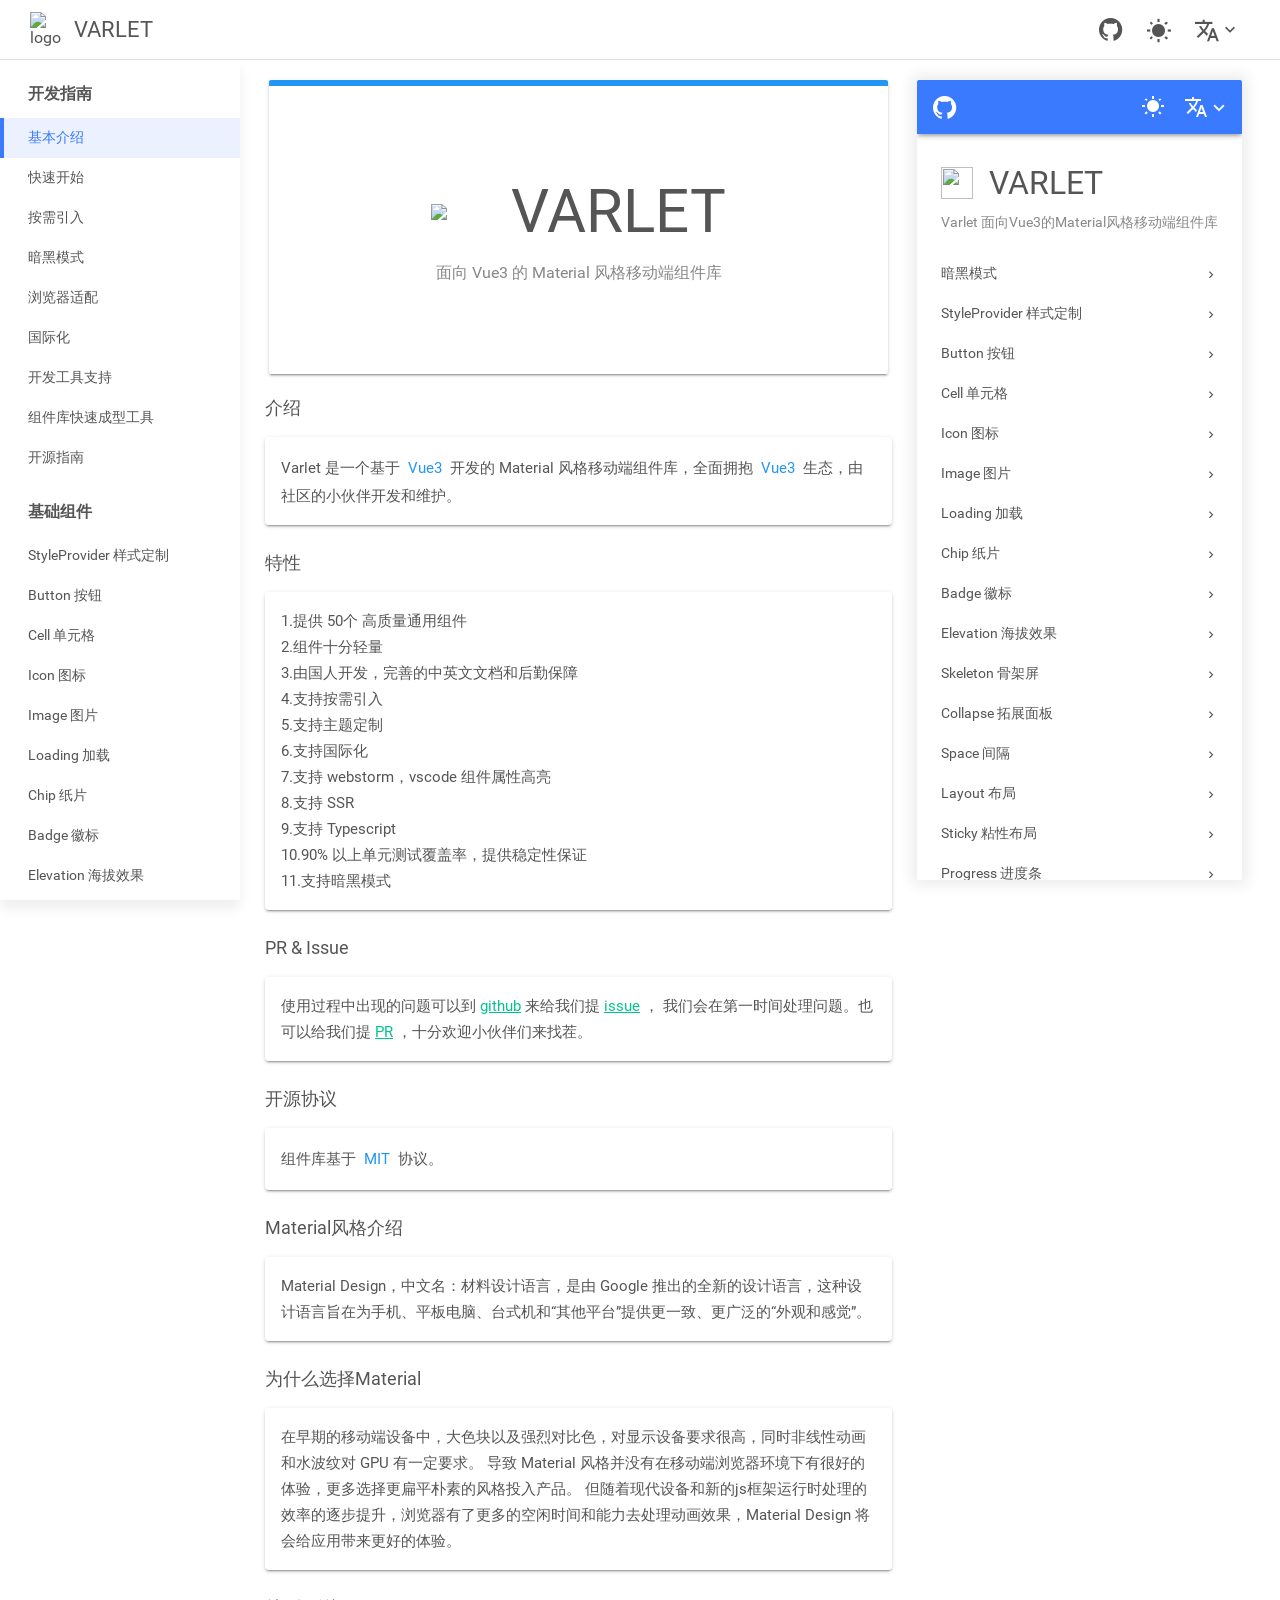
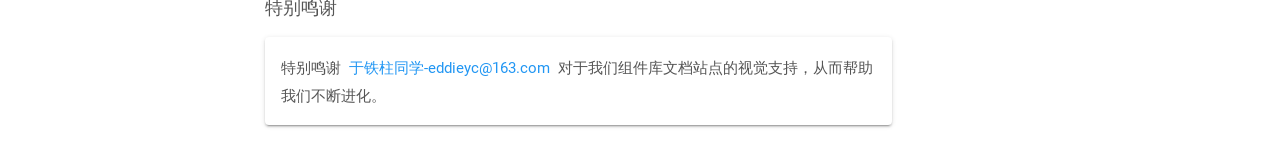
==== mobile.html @ 85a69271 "Deploying to gh-page from @ pan463859/varlet@6d319db625637cbb70432da36f7f78f3a1a92550 🚀" ====
<!DOCTYPE html>
<html lang="en">
<head>
  <meta charset="UTF-8" />
  <title>Varlet 面向Vue3的Material风格移动端组件库</title>
  <meta http-equiv="Cache-Control" content="no-cache">
  <meta http-equiv="Pragma" content="no-cache">
  <meta http-equiv="Expires" content="0">
  <link href="https://varlet.gitee.io/varlet-ui/varlet_icon.png" rel="icon" type="image/png" />
  <meta content="width=device-width, initial-scale=1.0, maximum-scale=1.0, minimum-scale=1.0, viewport-fit=cover"
        name="viewport" />
  <style>
    @font-face {
      font-family: "Roboto";
      src: url('[data-uri]') format('truetype'), url('[data-uri]') format('woff'), url('[data-uri]') format('woff2');
      font-weight: normal;
      font-style: normal;
      font-display: swap;
    }
  </style>
  <script>
    if ('https://hm.baidu.com/hm.js?5c628ce58967c90ff4dd9c8803d930fa') {
      var _hmt = _hmt || [];
      (function() {
        var hm = document.createElement('script')
        hm.src = 'https://hm.baidu.com/hm.js?5c628ce58967c90ff4dd9c8803d930fa'
        var s = document.getElementsByTagName('script')[0]
        s.parentNode.insertBefore(hm, s)
      })()
    }
  </script>
  <script type="module" crossorigin src="./assets/mobile.7ea1e593.js"></script>
  <link rel="modulepreload" href="./assets/vendor.8243c41e.js">
  <link rel="modulepreload" href="./assets/elevation.6f2b205f.js">
  <link rel="stylesheet" href="./assets/elevation.1871fd69.css">
  <link rel="stylesheet" href="./assets/mobile.57478952.css">
</head>
<body>
<div id="app"></div>


</body>
</html>
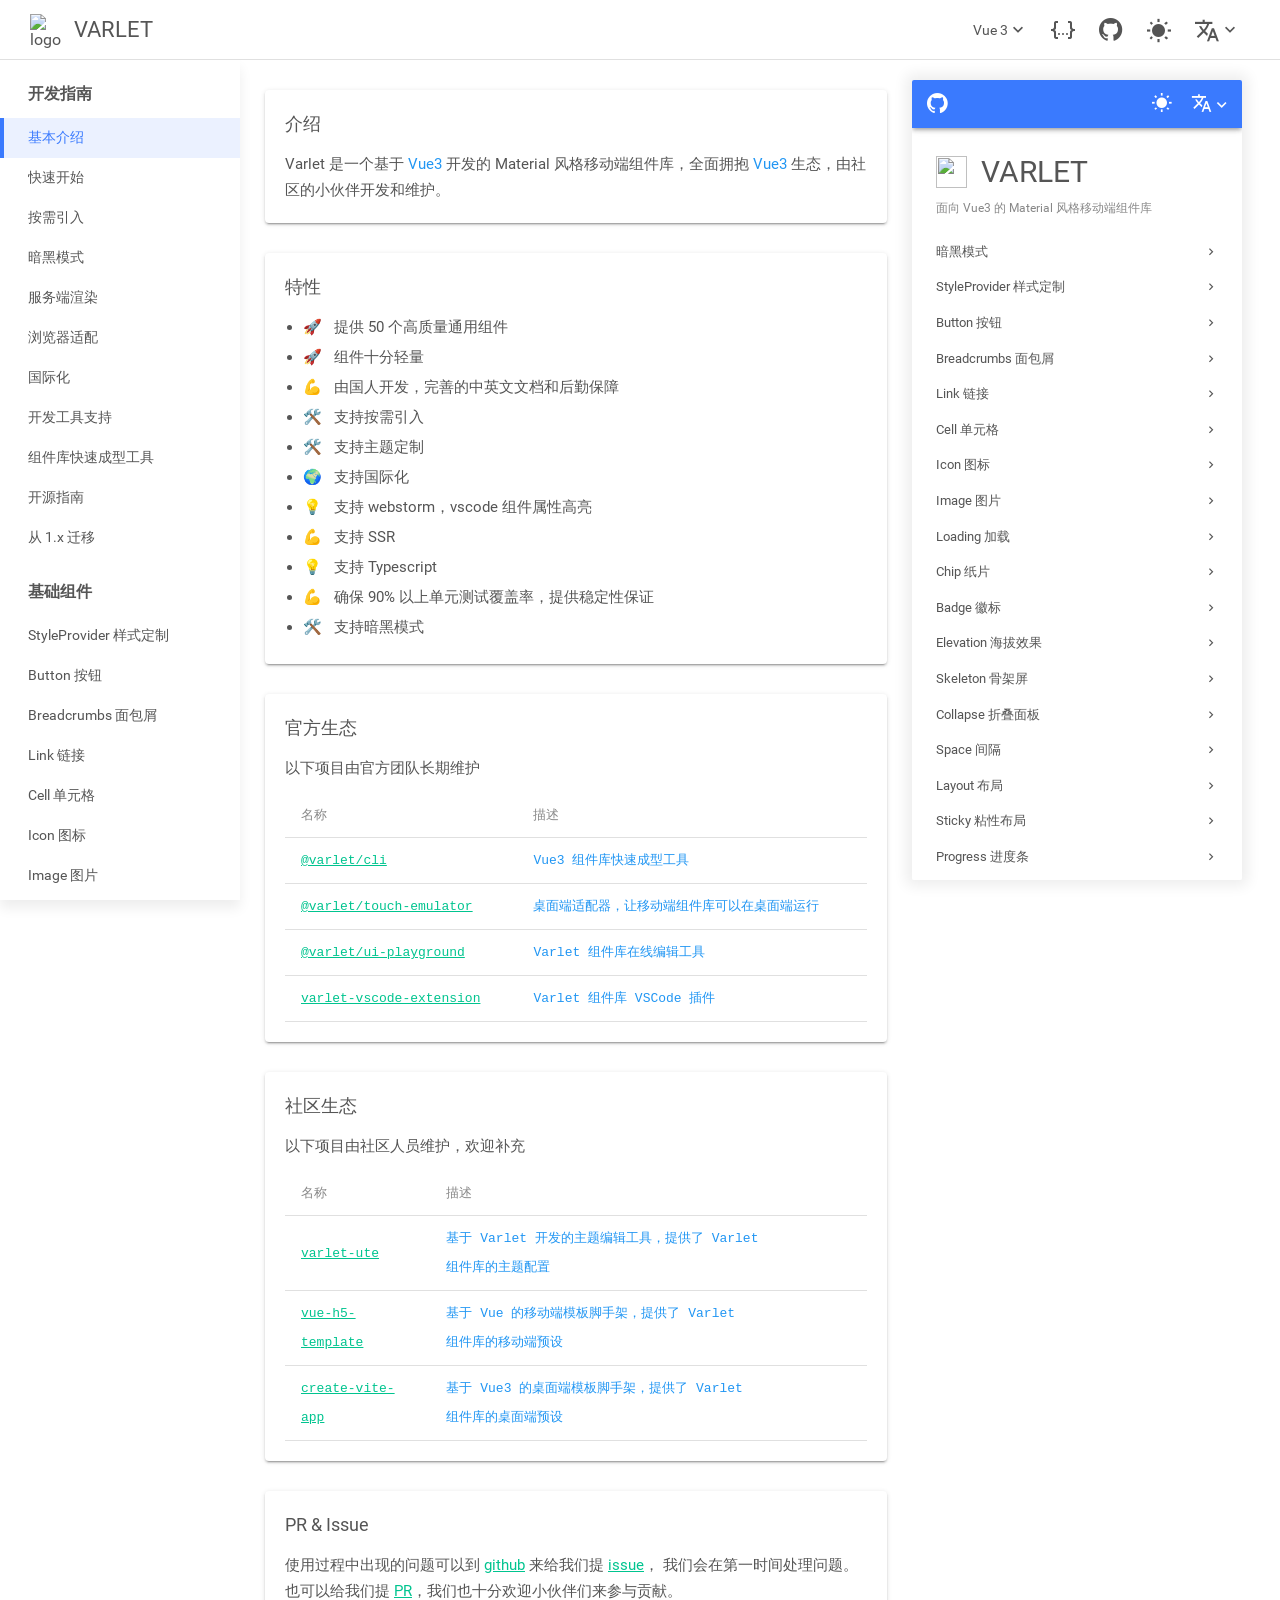
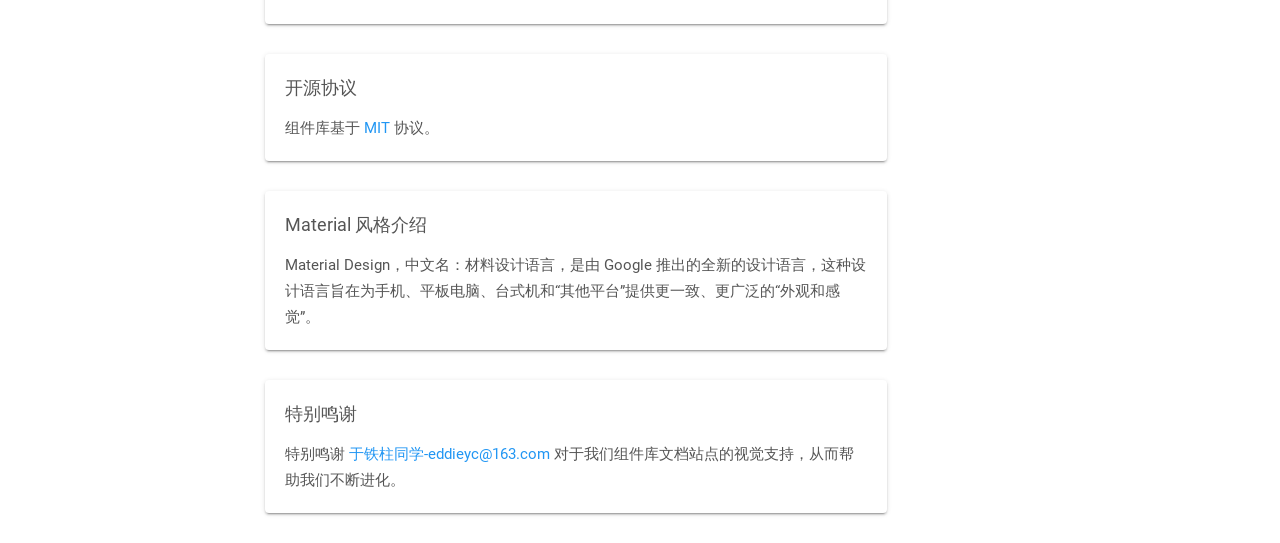
==== commit 06acaaf2: "Deploying to gh-page from @ pan463859/varlet@c7aef505c95689998d5c0765dc9b4a62fc2d681a 🚀" ====
--- a/mobile.html
+++ b/mobile.html
@@ -2,13 +2,16 @@
 <html lang="en">
 <head>
   <meta charset="UTF-8" />
-  <title>Varlet 面向Vue3的Material风格移动端组件库</title>
+  <title>面向 Vue3 的 Material 风格移动端组件库</title>
   <meta http-equiv="Cache-Control" content="no-cache">
   <meta http-equiv="Pragma" content="no-cache">
   <meta http-equiv="Expires" content="0">
   <link href="https://varlet.gitee.io/varlet-ui/varlet_icon.png" rel="icon" type="image/png" />
   <meta content="width=device-width, initial-scale=1.0, maximum-scale=1.0, minimum-scale=1.0, viewport-fit=cover"
         name="viewport" />
+  <meta property="og:title" content="面向 Vue3 的 Material 风格移动端组件库" />
+  <meta property="og:type" content="website" />
+  <meta property="og:image" content="https://varlet.gitee.io/varlet-ui/varlet_icon.png" />
   <style>
     @font-face {
       font-family: "Roboto";
@@ -29,11 +32,10 @@
       })()
     }
   </script>
-  <script type="module" crossorigin src="./assets/mobile.7ea1e593.js"></script>
-  <link rel="modulepreload" href="./assets/vendor.8243c41e.js">
-  <link rel="modulepreload" href="./assets/elevation.6f2b205f.js">
-  <link rel="stylesheet" href="./assets/elevation.1871fd69.css">
-  <link rel="stylesheet" href="./assets/mobile.57478952.css">
+  <script type="module" crossorigin src="./assets/mobile.04b1a883.js"></script>
+  <link rel="modulepreload" crossorigin href="./assets/vue-router.esm-bundler.53acc020.js">
+  <link rel="stylesheet" href="./assets/vue-router.32ba3f29.css">
+  <link rel="stylesheet" href="./assets/mobile.f00103d3.css">
 </head>
 <body>
 <div id="app"></div>
--- a/assets/vue-router.32ba3f29.css
+++ b/assets/vue-router.32ba3f29.css
@@ -0,0 +1 @@
+.var-site--box,.var-site--box *{box-sizing:border-box}.var-site--relative{position:relative}.var-site--absolute{position:absolute}.var-site--hidden,.var-site--lock{overflow:hidden}.var-site--block{display:block}.var-site--inline-block{display:inline-block}.var-site--flex{display:flex}.var-site--inline-flex{display:inline-flex}:root{--site-font-size-xs: 10px;--site-font-size-sm: 12px;--site-font-size-md: 14px;--site-font-size-lg: 16px;--site-icon-size-xs: 16px;--site-icon-size-sm: 18px;--site-icon-size-md: 20px;--site-icon-size-lg: 22px;--site-color-primary: #3a7afe;--site-color-info: #00afef;--site-color-success: #00c48f;--site-color-warning: #ff9f00;--site-color-danger: #f44336;--site-color-disabled: #e0e0e0;--site-cubic-bezier: cubic-bezier(.25, .8, .5, 1);--site-shadow-key-umbra-opacity: rgba(0, 0, 0, .2);--site-shadow-key-penumbra-opacity: rgba(0, 0, 0, .14);--site-shadow-key-ambient-opacity: rgba(0, 0, 0, .12)}@font-face{font-family:varlet-icons;src:url([data-uri]) format("truetype");font-weight:400;font-style:normal}.var-icon--set{font-family:varlet-icons}.var-icon-checkbox-marked-circle:before{content:"\f000"}.var-icon-check-circle-outline:before{content:"\f001"}.var-icon-information:before{content:"\f002"}.var-icon-information-outline:before{content:"\f003"}.var-icon-warning:before{content:"\f004"}.var-icon-alert-outline:before{content:"\f005"}.var-icon-error:before{content:"\f006"}.var-icon-alert-circle-outline:before{content:"\f007"}.var-icon-checkbox-marked:before{content:"\f008"}.var-icon-checkbox-marked-outline:before{content:"\f009"}.var-icon-checkbox-blank-outline:before{content:"\f010"}.var-icon-radio-marked:before{content:"\f011"}.var-icon-checkbox-marked-circle-outline:before{content:"\f012"}.var-icon-radio-blank:before{content:"\f013"}.var-icon-close-circle:before{content:"\f014"}.var-icon-close-circle-outline:before{content:"\f015"}.var-icon-close-box:before{content:"\f016"}.var-icon-close-box-outline:before{content:"\f017"}.var-icon-minus-circle:before{content:"\f018"}.var-icon-minus-circle-outline:before{content:"\f019"}.var-icon-star:before{content:"\f020"}.var-icon-star-half-full:before{content:"\f021"}.var-icon-star-outline:before{content:"\f022"}.var-icon-heart:before{content:"\f023"}.var-icon-heart-half-full:before{content:"\f024"}.var-icon-heart-outline:before{content:"\f025"}.var-icon-delete:before{content:"\f026"}.var-icon-trash-can:before{content:"\f027"}.var-icon-trash-can-outline:before{content:"\f028"}.var-icon-minus-box:before{content:"\f029"}.var-icon-minus-box-outline:before{content:"\f030"}.var-icon-account-circle:before{content:"\f031"}.var-icon-account-circle-outline:before{content:"\f032"}.var-icon-cog:before{content:"\f033"}.var-icon-cog-outline:before{content:"\f034"}.var-icon-map-marker-radius:before{content:"\f035"}.var-icon-map-marker-radius-outline:before{content:"\f036"}.var-icon-camera:before{content:"\f037"}.var-icon-camera-outline:before{content:"\f038"}.var-icon-cart:before{content:"\f039"}.var-icon-cart-outline:before{content:"\f040"}.var-icon-phone:before{content:"\f041"}.var-icon-phone-outline:before{content:"\f042"}.var-icon-image:before{content:"\f043"}.var-icon-image-outline:before{content:"\f044"}.var-icon-bell:before{content:"\f045"}.var-icon-bell-outline:before{content:"\f046"}.var-icon-home:before{content:"\f047"}.var-icon-home-outline:before{content:"\f048"}.var-icon-map-marker:before{content:"\f049"}.var-icon-map-marker-outline:before{content:"\f050"}.var-icon-magnify-plus:before{content:"\f051"}.var-icon-magnify-plus-outline:before{content:"\f052"}.var-icon-magnify-minus:before{content:"\f053"}.var-icon-magnify-minus-outline:before{content:"\f054"}.var-icon-play-circle:before{content:"\f055"}.var-icon-play-circle-outline:before{content:"\f056"}.var-icon-help-circle:before{content:"\f057"}.var-icon-help-circle-outline:before{content:"\f058"}.var-icon-plus-circle:before{content:"\f059"}.var-icon-plus-circle-outline:before{content:"\f060"}.var-icon-check:before{content:"\f061"}.var-icon-window-close:before{content:"\f062"}.var-icon-plus:before{content:"\f063"}.var-icon-minus:before{content:"\f064"}.var-icon-chevron-up:before{content:"\f065"}.var-icon-chevron-down:before{content:"\f066"}.var-icon-chevron-left:before{content:"\f067"}.var-icon-chevron-right:before{content:"\f068"}.var-icon-menu-up:before{content:"\f069"}.var-icon-menu-down:before{content:"\f070"}.var-icon-menu-left:before{content:"\f071"}.var-icon-menu-right:before{content:"\f072"}.var-icon-upload:before{content:"\f073"}.var-icon-download:before{content:"\f074"}.var-icon-format-list-checkbox:before{content:"\f075"}.var-icon-menu:before{content:"\f076"}.var-icon-menu-open:before{content:"\f077"}.var-icon-dots-vertical:before{content:"\f078"}.var-icon-message-text-outline:before{content:"\f079"}.var-icon-message-processing-outline:before{content:"\f080"}.var-icon-white-balance-sunny:before{content:"\f081"}.var-icon-weather-cloudy:before{content:"\f082"}.var-icon-weather-lightning:before{content:"\f083"}.var-icon-weather-pouring:before{content:"\f084"}.var-icon-weather-snowy:before{content:"\f085"}.var-icon-weather-rainy:before{content:"\f086"}.var-icon-translate:before{content:"\f087"}.var-icon-magnify:before{content:"\f088"}.var-icon-github:before{content:"\f089"}.var-icon-refresh:before{content:"\f090"}.var-icon-arrow-down:before{content:"\f091"}.var-icon-power:before{content:"\f092"}.var-icon-file-document-outline:before{content:"\f093"}.var-icon-fire:before{content:"\f094"}.var-icon-wifi:before{content:"\f095"}.var-icon-wrench:before{content:"\f096"}.var-icon-cake-variant:before{content:"\f097"}.var-icon-notebook:before{content:"\f098"}.var-icon-cellphone:before{content:"\f099"}.var-icon-weather-night:before{content:"\f100"}.var-icon-xml:before{content:"\f101"}.var-icon-content-copy:before{content:"\f102"}.var-icon-qrcode-scan:before{content:"\f103"}.var-icon-barcode-scan:before{content:"\f104"}.var-icon-shopping:before{content:"\f105"}.var-icon-shopping-outline:before{content:"\f106"}.var-icon-card-account-details:before{content:"\f107"}.var-icon-card-account-details-outline:before{content:"\f108"}.var-icon-pin:before{content:"\f109"}.var-icon-pin-off:before{content:"\f110"}.var-icon-pin-outline:before{content:"\f111"}.var-icon-pin-off-outline:before{content:"\f112"}.var-icon-code-json:before{content:"\f113"}:root{--site-icon-size: 20px}.var-site-icon{position:relative;display:inline-flex;justify-content:center;align-items:center;font-size:var(--site-icon-size);color:inherit;vertical-align:bottom}.var-site-icon:before{position:relative;display:inline-block;font-size:inherit;text-rendering:auto;-webkit-font-smoothing:antialiased;font-weight:400;font-style:normal}.var-site-icon--shrinking{transform:scale(0)}.var-site-icon__image{width:var(--site-icon-size);height:var(--site-icon-size);object-fit:cover}:root{--site-cell-color: var(--site-color-text);--site-cell-font-size: var(--site-font-size-md);--site-cell-description-font-size: var(--site-font-size-sm);--site-cell-description-color: rgba(0, 0, 0, .6);--site-cell-padding: 10px 12px;--site-cell-min-height: 40px;--site-cell-border-color: #bcc2cb;--site-cell-border-left: 12px;--site-cell-border-right: 12px;--site-cell-icon-right: 8px;--site-cell-extra-left: 8px}.var-site-cell{align-items:center;display:flex;min-height:var(--site-cell-min-height);outline:none;width:100%;padding:var(--site-cell-padding);position:relative;box-sizing:border-box;font-size:var(--site-cell-font-size);color:var(--site-cell-color)}.var-site-cell--border:after{position:absolute;box-sizing:border-box;content:" ";pointer-events:none;right:var(--site-cell-border-right);bottom:0;left:var(--site-cell-border-left);border-bottom:1px solid var(--site-cell-border-color);transform:scaleY(.5)}.var-site-cell__icon{margin-right:var(--site-cell-icon-right);flex:0}.var-site-cell__content{flex:1;overflow:hidden}.var-site-cell__title{overflow:hidden;text-overflow:ellipsis;white-space:nowrap}.var-site-cell__description{font-size:var(--site-cell-description-font-size);color:var(--site-cell-description-color)}.var-site-cell__extra{flex:0;margin-left:var(--site-cell-extra-left)}.var-site--box,.var-site--box *{box-sizing:border-box}.var-site--relative{position:relative}.var-site--absolute{position:absolute}.var-site--hidden,.var-site--lock{overflow:hidden}.var-site--block{display:block}.var-site--inline-block{display:inline-block}.var-site--flex{display:flex}.var-site--inline-flex{display:inline-flex}:root{--site-font-size-xs: 10px;--site-font-size-sm: 12px;--site-font-size-md: 14px;--site-font-size-lg: 16px;--site-icon-size-xs: 16px;--site-icon-size-sm: 18px;--site-icon-size-md: 20px;--site-icon-size-lg: 22px;--site-color-primary: #3a7afe;--site-color-info: #00afef;--site-color-success: #00c48f;--site-color-warning: #ff9f00;--site-color-danger: #f44336;--site-color-disabled: #e0e0e0;--site-cubic-bezier: cubic-bezier(.25, .8, .5, 1);--site-shadow-key-umbra-opacity: rgba(0, 0, 0, .2);--site-shadow-key-penumbra-opacity: rgba(0, 0, 0, .14);--site-shadow-key-ambient-opacity: rgba(0, 0, 0, .12)}:root{--site-ripple-cubic-bezier: cubic-bezier(.68, .01, .62, .6);--site-ripple-color: currentColor}.var-site-ripple{position:absolute;transition:transform .2s var(--site-ripple-cubic-bezier),opacity .14s linear;top:0;left:0;border-radius:50%;opacity:0;will-change:transform,opacity;pointer-events:none;z-index:100;background-color:var(--site-ripple-color)}:root{--site-loading-opacity: .38;--site-loading-desc-margin: 8px 0 0}.var-site-loading{position:relative}.var-site-loading__content{position:relative;transition:opacity .3s;opacity:1}.var-site-loading__content--active{opacity:var(--site-loading-opacity)}.var-site-loading__content-mask{position:absolute;left:0;right:0;top:0;bottom:0}.var-site-loading__body{display:flex;justify-content:center;align-items:center;height:100%;flex-direction:column}.var-site-loading__inside{position:absolute;left:50%;top:50%;transform:translate(-50%,-50%);z-index:1}.var-site-loading__description{color:#3a7afe;margin:var(--site-loading-desc-margin)}.var-site-loading__description--large{font-size:16px}.var-site-loading__description--normal{font-size:14px}.var-site-loading__description--small{font-size:12px}.var-site-loading__description--mini{font-size:10px}.var-site-loading__circle{display:flex}.var-site-loading__circle-block{display:inline-block;color:#3a7afe;animation:circle 1.8s linear infinite}.var-site-loading__circle-block--large{width:36px;height:36px}.var-site-loading__circle-block--normal{width:30px;height:30px}.var-site-loading__circle-block--small{width:24px;height:24px}.var-site-loading__circle-block--mini{width:18px;height:18px}.var-site-loading__circle-block svg{display:block;width:100%;height:100%}.var-site-loading__circle-block svg circle{animation:circular 1.5s ease-in-out infinite;stroke:currentColor;stroke-width:3;stroke-linecap:round}@keyframes circle{0%{transform:rotate(0)}to{transform:rotate(360deg)}}@keyframes circular{0%{stroke-dasharray:1,200;stroke-dashoffset:0}50%{stroke-dasharray:90,150;stroke-dashoffset:-40}to{stroke-dasharray:90,150;stroke-dashoffset:-120}}.var-site-loading__wave{display:flex;align-items:center;justify-content:center}.var-site-loading__wave--large{width:64px;height:18px}.var-site-loading__wave--normal{width:50px;height:16px}.var-site-loading__wave--small{width:36px;height:14px}.var-site-loading__wave--mini{width:22px;height:12px}.var-site-loading__wave-item{height:100%;display:inline-block;animation:1.2s ease-in-out infinite wave;background-color:#3a7afe}.var-site-loading__wave-item:nth-child(1){animation-delay:-1.2s;margin-left:0}.var-site-loading__wave-item:nth-child(2){animation-delay:-1.1s}.var-site-loading__wave-item:nth-child(3){animation-delay:-1s}.var-site-loading__wave-item:nth-child(4){animation-delay:-.9s}.var-site-loading__wave-item:nth-child(5){animation-delay:-.8s}.var-site-loading__wave-item--large{width:5px;margin-left:5px}.var-site-loading__wave-item--normal{width:4px;margin-left:4px}.var-site-loading__wave-item--small{width:3px;margin-left:3px}.var-site-loading__wave-item--mini{width:2px;margin-left:2px}@keyframes wave{0%,40%,to{transform:scaleY(.4)}20%{transform:scaleY(1)}}.var-site-loading__cube{display:flex;align-items:center}.var-site-loading__cube--large{width:64px;height:18px}.var-site-loading__cube--normal{width:50px;height:16px}.var-site-loading__cube--small{width:36px;height:14px}.var-site-loading__cube--mini{width:22px;height:12px}.var-site-loading__cube-item{display:inline-block;transform-origin:right bottom;animation:1.5s ease infinite cube;background-color:#3a7afe}.var-site-loading__cube-item:nth-child(1){animation-delay:.2s;margin-left:0}.var-site-loading__cube-item:nth-child(2){animation-delay:.4s}.var-site-loading__cube-item:nth-child(3){animation-delay:.6s}.var-site-loading__cube-item:nth-child(4){animation-delay:.8s}.var-site-loading__cube-item--large{height:10px;width:10px;margin-left:5px}.var-site-loading__cube-item--normal{height:8px;width:8px;margin-left:4px}.var-site-loading__cube-item--small{height:6px;width:6px;margin-left:3px}.var-site-loading__cube-item--mini{height:4px;width:4px;margin-left:2px}@keyframes cube{0%{opacity:1;transform:scale(1)}to{opacity:0;transform:rotate(90deg) scale(.3)}}.var-site-loading__rect{display:flex;flex-wrap:nowrap;justify-content:center;align-items:center}.var-site-loading__rect--large{width:64px;height:18px}.var-site-loading__rect--normal{width:50px;height:16px}.var-site-loading__rect--small{width:36px;height:14px}.var-site-loading__rect--mini{width:22px;height:12px}.var-site-loading__rect-item{animation:2s ease-in-out infinite rect;background-color:#3a7afe}.var-site-loading__rect-item:nth-child(1){animation-delay:1.75s}.var-site-loading__rect-item:nth-child(2){animation-delay:1.5s}.var-site-loading__rect-item:nth-child(3){animation-delay:1.25s}.var-site-loading__rect-item:nth-child(4){animation-delay:1s}.var-site-loading__rect-item:nth-child(5){animation-delay:.75s}.var-site-loading__rect-item:nth-child(6){animation-delay:.5s}.var-site-loading__rect-item:nth-child(7){animation-delay:.25s}.var-site-loading__rect-item:nth-child(8){animation-delay:0s}.var-site-loading__rect-item--large{height:100%;width:8px}.var-site-loading__rect-item--normal{height:90%;width:6.4px}.var-site-loading__rect-item--small{height:80%;width:4.8px}.var-site-loading__rect-item--mini{height:70%;width:3.2px}@keyframes rect{0%{opacity:.3}25%{opacity:1}50%{opacity:.3}65%{opacity:1}to{opacity:.3}}.var-site-loading__disappear{display:flex;justify-content:space-around;align-items:center;flex-flow:nowrap}.var-site-loading__disappear--large{width:64px;height:18px}.var-site-loading__disappear--normal{width:50px;height:16px}.var-site-loading__disappear--small{width:36px;height:14px}.var-site-loading__disappear--mini{width:22px;height:12px}.var-site-loading__disappear-item{border-radius:50%;animation:.5s ease-in-out infinite alternate disappear;background-color:#3a7afe}.var-site-loading__disappear-item:nth-child(1){animation-delay:-.4s}.var-site-loading__disappear-item:nth-child(2){animation-delay:-.2s}.var-site-loading__disappear-item:nth-child(3){animation-delay:0s}.var-site-loading__disappear-item--large{height:15px;width:15px}.var-site-loading__disappear-item--normal{height:12px;width:12px}.var-site-loading__disappear-item--small{height:9px;width:9px}.var-site-loading__disappear-item--mini{height:6px;width:6px}@keyframes disappear{0%{opacity:1}to{opacity:0}}:root{--site-button-default-color: #f5f5f5;--site-button-primary-color: var(--site-color-primary);--site-button-danger-color: var(--site-color-danger);--site-button-success-color: var(--site-color-success);--site-button-warning-color: var(--site-color-warning);--site-button-info-color: var(--site-color-info);--site-button-disabled-color: var(--site-color-disabled);--site-button-disabled-text-color: var(--site-color-text-disabled);--site-button-border-radius: 4px;--site-button-mini-padding: 0 9px;--site-button-small-padding: 0 11px;--site-button-normal-padding: 0 15px;--site-button-large-padding: 0 22px;--site-button-round-padding: 6px;--site-button-mini-height: 20px;--site-button-small-height: 28px;--site-button-normal-height: 36px;--site-button-large-height: 44px}.var-site-button{position:relative;justify-content:center;align-items:center;outline:none;border:none;border-radius:var(--site-button-border-radius);user-select:none;cursor:pointer;font-family:inherit;transition:box-shadow .2s,background-color .25s;will-change:box-shadow;-webkit-tap-highlight-color:rgba(0,0,0,0);white-space:nowrap;line-height:1}.var-site-button:active{box-shadow:0 3px 5px -1px var(--shadow-key-umbra-opacity),0 5px 8px 0 var(--shadow-key-penumbra-opacity),0 1px 14px 0 var(--shadow-key-ambient-opacity)}.var-site-button__loading[var-site-button-cover]{position:absolute;top:50%;left:50%;transform:translate(-50%,-50%)}.var-site-button--default{color:inherit;background-color:var(--site-button-default-color)}.var-site-button--primary{color:#fff;background-color:var(--site-button-primary-color)}.var-site-button--info{color:#fff;background-color:var(--site-button-info-color)}.var-site-button--success{color:#fff;background-color:var(--site-button-success-color)}.var-site-button--warning{color:#fff;background-color:var(--site-button-warning-color)}.var-site-button--danger{color:#fff;background-color:var(--site-button-danger-color)}.var-site-button--disabled{background-color:var(--site-button-disabled-color);color:var(--site-button-disabled-text-color);cursor:not-allowed;box-shadow:none!important}.var-site-button--block{width:100%}.var-site-button--text{background-color:transparent}.var-site-button--text:active{box-shadow:none}.var-site-button--text-default{color:inherit}.var-site-button--text-primary{color:var(--site-button-primary-color)}.var-site-button--text-info{color:var(--site-button-info-color)}.var-site-button--text-success{color:var(--site-button-success-color)}.var-site-button--text-warning{color:var(--site-button-warning-color)}.var-site-button--text-danger{color:var(--site-button-danger-color)}.var-site-button--text-disabled{color:var(--site-button-disabled-text-color)}.var-site-button--normal{height:var(--site-button-normal-height);padding:var(--site-button-normal-padding);font-size:var(--site-font-size-md)}.var-site-button--large{height:var(--site-button-large-height);padding:var(--site-button-large-padding);font-size:var(--site-font-size-lg)}.var-site-button--small{height:var(--site-button-small-height);padding:var(--site-button-small-padding);font-size:var(--site-font-size-sm)}.var-site-button--mini{height:var(--site-button-mini-height);padding:var(--site-button-mini-padding);font-size:var(--site-font-size-xs)}.var-site-button--round{padding:var(--site-button-round-padding);border-radius:50%;height:auto}.var-site-button--outline{border:thin solid currentColor}.var-site-button--hidden{opacity:0}.var-site-elevation--0{box-shadow:0 0 0 0 var(--site-shadow-key-umbra-opacity),0 0 0 0 var(--site-shadow-key-penumbra-opacity),0 0 0 0 var(--site-shadow-key-ambient-opacity)}.var-site-elevation--1{box-shadow:0 2px 1px -1px var(--site-shadow-key-umbra-opacity),0 1px 1px 0 var(--site-shadow-key-penumbra-opacity),0 1px 3px 0 var(--site-shadow-key-ambient-opacity)}.var-site-elevation--2{box-shadow:0 3px 1px -2px var(--site-shadow-key-umbra-opacity),0 2px 2px 0 var(--site-shadow-key-penumbra-opacity),0 1px 5px 0 var(--site-shadow-key-ambient-opacity)}.var-site-elevation--3{box-shadow:0 3px 3px -2px var(--site-shadow-key-umbra-opacity),0 3px 4px 0 var(--site-shadow-key-penumbra-opacity),0 1px 8px 0 var(--site-shadow-key-ambient-opacity)}.var-site-elevation--4{box-shadow:0 2px 4px -1px var(--site-shadow-key-umbra-opacity),0 4px 5px 0 var(--site-shadow-key-penumbra-opacity),0 1px 10px 0 var(--site-shadow-key-ambient-opacity)}.var-site-elevation--5{box-shadow:0 3px 5px -1px var(--site-shadow-key-umbra-opacity),0 5px 8px 0 var(--site-shadow-key-penumbra-opacity),0 1px 14px 0 var(--site-shadow-key-ambient-opacity)}.var-site-elevation--6{box-shadow:0 3px 5px -1px var(--site-shadow-key-umbra-opacity),0 6px 10px 0 var(--site-shadow-key-penumbra-opacity),0 1px 18px 0 var(--site-shadow-key-ambient-opacity)}.var-site-elevation--7{box-shadow:0 4px 5px -2px var(--site-shadow-key-umbra-opacity),0 7px 10px 1px var(--site-shadow-key-penumbra-opacity),0 2px 16px 1px var(--site-shadow-key-ambient-opacity)}.var-site-elevation--8{box-shadow:0 5px 5px -3px var(--site-shadow-key-umbra-opacity),0 8px 10px 1px var(--site-shadow-key-penumbra-opacity),0 3px 14px 2px var(--site-shadow-key-ambient-opacity)}.var-site-elevation--9{box-shadow:0 5px 6px -3px var(--site-shadow-key-umbra-opacity),0 9px 12px 1px var(--site-shadow-key-penumbra-opacity),0 3px 16px 2px var(--site-shadow-key-ambient-opacity)}.var-site-elevation--10{box-shadow:0 6px 6px -3px var(--site-shadow-key-umbra-opacity),0 10px 14px 1px var(--site-shadow-key-penumbra-opacity),0 4px 18px 3px var(--site-shadow-key-ambient-opacity)}.var-site-elevation--11{box-shadow:0 6px 7px -4px var(--site-shadow-key-umbra-opacity),0 11px 15px 1px var(--site-shadow-key-penumbra-opacity),0 4px 20px 3px var(--site-shadow-key-ambient-opacity)}.var-site-elevation--12{box-shadow:0 7px 8px -4px var(--site-shadow-key-umbra-opacity),0 12px 17px 2px var(--site-shadow-key-penumbra-opacity),0 5px 22px 4px var(--site-shadow-key-ambient-opacity)}.var-site-elevation--13{box-shadow:0 7px 8px -4px var(--site-shadow-key-umbra-opacity),0 13px 19px 2px var(--site-shadow-key-penumbra-opacity),0 5px 24px 4px var(--site-shadow-key-ambient-opacity)}.var-site-elevation--14{box-shadow:0 7px 9px -4px var(--site-shadow-key-umbra-opacity),0 14px 21px 2px var(--site-shadow-key-penumbra-opacity),0 5px 26px 4px var(--site-shadow-key-ambient-opacity)}.var-site-elevation--15{box-shadow:0 8px 9px -5px var(--site-shadow-key-umbra-opacity),0 15px 22px 2px var(--site-shadow-key-penumbra-opacity),0 6px 28px 5px var(--site-shadow-key-ambient-opacity)}.var-site-elevation--16{box-shadow:0 8px 10px -5px var(--site-shadow-key-umbra-opacity),0 16px 24px 2px var(--site-shadow-key-penumbra-opacity),0 6px 30px 5px var(--site-shadow-key-ambient-opacity)}.var-site-elevation--17{box-shadow:0 8px 11px -5px var(--site-shadow-key-umbra-opacity),0 17px 26px 2px var(--site-shadow-key-penumbra-opacity),0 6px 32px 5px var(--site-shadow-key-ambient-opacity)}.var-site-elevation--18{box-shadow:0 9px 11px -5px var(--site-shadow-key-umbra-opacity),0 18px 28px 2px var(--site-shadow-key-penumbra-opacity),0 7px 34px 6px var(--site-shadow-key-ambient-opacity)}.var-site-elevation--19{box-shadow:0 9px 12px -6px var(--site-shadow-key-umbra-opacity),0 19px 29px 2px var(--site-shadow-key-penumbra-opacity),0 7px 36px 6px var(--site-shadow-key-ambient-opacity)}.var-site-elevation--20{box-shadow:0 10px 13px -6px var(--site-shadow-key-umbra-opacity),0 20px 31px 3px var(--site-shadow-key-penumbra-opacity),0 8px 38px 7px var(--site-shadow-key-ambient-opacity)}.var-site-elevation--21{box-shadow:0 10px 13px -6px var(--site-shadow-key-umbra-opacity),0 21px 33px 3px var(--site-shadow-key-penumbra-opacity),0 8px 40px 7px var(--site-shadow-key-ambient-opacity)}.var-site-elevation--22{box-shadow:0 10px 14px -6px var(--site-shadow-key-umbra-opacity),0 22px 35px 3px var(--site-shadow-key-penumbra-opacity),0 8px 42px 7px var(--site-shadow-key-ambient-opacity)}.var-site-elevation--23{box-shadow:0 11px 14px -7px var(--site-shadow-key-umbra-opacity),0 23px 36px 3px var(--site-shadow-key-penumbra-opacity),0 9px 44px 8px var(--site-shadow-key-ambient-opacity)}.var-site-elevation--24{box-shadow:0 11px 15px -7px var(--site-shadow-key-umbra-opacity),0 24px 38px 3px var(--site-shadow-key-penumbra-opacity),0 9px 46px 8px var(--site-shadow-key-ambient-opacity)}
--- a/assets/mobile.f00103d3.css
+++ b/assets/mobile.f00103d3.css
@@ -0,0 +1 @@
+*{-webkit-font-smoothing:antialiased;box-sizing:border-box}body{margin:0;padding:0;min-height:100%;font-size:4.266667vw;font-family:Roboto,sans-serif;-webkit-tap-highlight-color:rgba(0,0,0,0);background:var(--site-config-color-bar);color:var(--site-config-color-text);transition:background-color .25s,color .25s}header{position:fixed;z-index:99;width:100%;font-weight:700}::-webkit-scrollbar{display:none;width:0;background:transparent}.site-menu-enter-from,.site-menu-leave-to{transform:translateY(-2.666667vw);opacity:0}.site-menu-enter-active,.site-menu-leave-active{transition-property:opacity,transform;transition-duration:.25s}.settings{position:fixed;z-index:200;top:12.8vw;right:1.333333vw;background:var(--site-config-color-bar)}.router-view__block{padding:14.666667vw 4vw 4vw}.mobile-language-cell{color:var(--site-config-color-text)!important;background:var(--site-config-color-bar)!important;cursor:pointer}.mobile-language-cell--active{color:var(--site-config-color-mobile-language-active)!important;background:var(--site-config-color-mobile-language-active-background)!important}.arrow-left,.github{font-size:7.466667vw!important}.theme,.i18n{font-size:6.4vw!important}.arrow-down{font-size:5.866667vw!important}.i18n-button{padding-right:1.6vw!important}.app-type{width:100%;padding:4vw 0;color:var(--site-config-color-sub-text);font-size:3.733333vw}.app-bar{background:var(--site-config-color-app-bar)!important}.var-site--box,.var-site--box *{box-sizing:border-box}.var-site--relative{position:relative}.var-site--absolute{position:absolute}.var-site--hidden,.var-site--lock{overflow:hidden}.var-site--block{display:block}.var-site--inline-block{display:inline-block}.var-site--flex{display:flex}.var-site--inline-flex{display:inline-flex}:root{--site-font-size-xs: 2.666667vw;--site-font-size-sm: 3.2vw;--site-font-size-md: 3.733333vw;--site-font-size-lg: 4.266667vw;--site-icon-size-xs: 4.266667vw;--site-icon-size-sm: 4.8vw;--site-icon-size-md: 5.333333vw;--site-icon-size-lg: 5.866667vw;--site-color-primary: #3a7afe;--site-color-info: #00afef;--site-color-success: #00c48f;--site-color-warning: #ff9f00;--site-color-danger: #f44336;--site-color-disabled: #e0e0e0;--site-cubic-bezier: cubic-bezier(.25, .8, .5, 1);--site-shadow-key-umbra-opacity: rgba(0, 0, 0, .2);--site-shadow-key-penumbra-opacity: rgba(0, 0, 0, .14);--site-shadow-key-ambient-opacity: rgba(0, 0, 0, .12)}.var-site-elevation--0{box-shadow:0 0 0 0 var(--site-shadow-key-umbra-opacity),0 0 0 0 var(--site-shadow-key-penumbra-opacity),0 0 0 0 var(--site-shadow-key-ambient-opacity)}.var-site-elevation--1{box-shadow:0 .533333vw 1px -1px var(--site-shadow-key-umbra-opacity),0 1px 1px 0 var(--site-shadow-key-penumbra-opacity),0 1px .8vw 0 var(--site-shadow-key-ambient-opacity)}.var-site-elevation--2{box-shadow:0 .8vw 1px -.533333vw var(--site-shadow-key-umbra-opacity),0 .533333vw .533333vw 0 var(--site-shadow-key-penumbra-opacity),0 1px 1.333333vw 0 var(--site-shadow-key-ambient-opacity)}.var-site-elevation--3{box-shadow:0 .8vw .8vw -.533333vw var(--site-shadow-key-umbra-opacity),0 .8vw 1.066667vw 0 var(--site-shadow-key-penumbra-opacity),0 1px 2.133333vw 0 var(--site-shadow-key-ambient-opacity)}.var-site-elevation--4{box-shadow:0 .533333vw 1.066667vw -1px var(--site-shadow-key-umbra-opacity),0 1.066667vw 1.333333vw 0 var(--site-shadow-key-penumbra-opacity),0 1px 2.666667vw 0 var(--site-shadow-key-ambient-opacity)}.var-site-elevation--5{box-shadow:0 .8vw 1.333333vw -1px var(--site-shadow-key-umbra-opacity),0 1.333333vw 2.133333vw 0 var(--site-shadow-key-penumbra-opacity),0 1px 3.733333vw 0 var(--site-shadow-key-ambient-opacity)}.var-site-elevation--6{box-shadow:0 .8vw 1.333333vw -1px var(--site-shadow-key-umbra-opacity),0 1.6vw 2.666667vw 0 var(--site-shadow-key-penumbra-opacity),0 1px 4.8vw 0 var(--site-shadow-key-ambient-opacity)}.var-site-elevation--7{box-shadow:0 1.066667vw 1.333333vw -.533333vw var(--site-shadow-key-umbra-opacity),0 1.866667vw 2.666667vw 1px var(--site-shadow-key-penumbra-opacity),0 .533333vw 4.266667vw 1px var(--site-shadow-key-ambient-opacity)}.var-site-elevation--8{box-shadow:0 1.333333vw 1.333333vw -.8vw var(--site-shadow-key-umbra-opacity),0 2.133333vw 2.666667vw 1px var(--site-shadow-key-penumbra-opacity),0 .8vw 3.733333vw .533333vw var(--site-shadow-key-ambient-opacity)}.var-site-elevation--9{box-shadow:0 1.333333vw 1.6vw -.8vw var(--site-shadow-key-umbra-opacity),0 2.4vw 3.2vw 1px var(--site-shadow-key-penumbra-opacity),0 .8vw 4.266667vw .533333vw var(--site-shadow-key-ambient-opacity)}.var-site-elevation--10{box-shadow:0 1.6vw 1.6vw -.8vw var(--site-shadow-key-umbra-opacity),0 2.666667vw 3.733333vw 1px var(--site-shadow-key-penumbra-opacity),0 1.066667vw 4.8vw .8vw var(--site-shadow-key-ambient-opacity)}.var-site-elevation--11{box-shadow:0 1.6vw 1.866667vw -1.066667vw var(--site-shadow-key-umbra-opacity),0 2.933333vw 4vw 1px var(--site-shadow-key-penumbra-opacity),0 1.066667vw 5.333333vw .8vw var(--site-shadow-key-ambient-opacity)}.var-site-elevation--12{box-shadow:0 1.866667vw 2.133333vw -1.066667vw var(--site-shadow-key-umbra-opacity),0 3.2vw 4.533333vw .533333vw var(--site-shadow-key-penumbra-opacity),0 1.333333vw 5.866667vw 1.066667vw var(--site-shadow-key-ambient-opacity)}.var-site-elevation--13{box-shadow:0 1.866667vw 2.133333vw -1.066667vw var(--site-shadow-key-umbra-opacity),0 3.466667vw 5.066667vw .533333vw var(--site-shadow-key-penumbra-opacity),0 1.333333vw 6.4vw 1.066667vw var(--site-shadow-key-ambient-opacity)}.var-site-elevation--14{box-shadow:0 1.866667vw 2.4vw -1.066667vw var(--site-shadow-key-umbra-opacity),0 3.733333vw 5.6vw .533333vw var(--site-shadow-key-penumbra-opacity),0 1.333333vw 6.933333vw 1.066667vw var(--site-shadow-key-ambient-opacity)}.var-site-elevation--15{box-shadow:0 2.133333vw 2.4vw -1.333333vw var(--site-shadow-key-umbra-opacity),0 4vw 5.866667vw .533333vw var(--site-shadow-key-penumbra-opacity),0 1.6vw 7.466667vw 1.333333vw var(--site-shadow-key-ambient-opacity)}.var-site-elevation--16{box-shadow:0 2.133333vw 2.666667vw -1.333333vw var(--site-shadow-key-umbra-opacity),0 4.266667vw 6.4vw .533333vw var(--site-shadow-key-penumbra-opacity),0 1.6vw 8vw 1.333333vw var(--site-shadow-key-ambient-opacity)}.var-site-elevation--17{box-shadow:0 2.133333vw 2.933333vw -1.333333vw var(--site-shadow-key-umbra-opacity),0 4.533333vw 6.933333vw .533333vw var(--site-shadow-key-penumbra-opacity),0 1.6vw 8.533333vw 1.333333vw var(--site-shadow-key-ambient-opacity)}.var-site-elevation--18{box-shadow:0 2.4vw 2.933333vw -1.333333vw var(--site-shadow-key-umbra-opacity),0 4.8vw 7.466667vw .533333vw var(--site-shadow-key-penumbra-opacity),0 1.866667vw 9.066667vw 1.6vw var(--site-shadow-key-ambient-opacity)}.var-site-elevation--19{box-shadow:0 2.4vw 3.2vw -1.6vw var(--site-shadow-key-umbra-opacity),0 5.066667vw 7.733333vw .533333vw var(--site-shadow-key-penumbra-opacity),0 1.866667vw 9.6vw 1.6vw var(--site-shadow-key-ambient-opacity)}.var-site-elevation--20{box-shadow:0 2.666667vw 3.466667vw -1.6vw var(--site-shadow-key-umbra-opacity),0 5.333333vw 8.266667vw .8vw var(--site-shadow-key-penumbra-opacity),0 2.133333vw 10.133333vw 1.866667vw var(--site-shadow-key-ambient-opacity)}.var-site-elevation--21{box-shadow:0 2.666667vw 3.466667vw -1.6vw var(--site-shadow-key-umbra-opacity),0 5.6vw 8.8vw .8vw var(--site-shadow-key-penumbra-opacity),0 2.133333vw 10.666667vw 1.866667vw var(--site-shadow-key-ambient-opacity)}.var-site-elevation--22{box-shadow:0 2.666667vw 3.733333vw -1.6vw var(--site-shadow-key-umbra-opacity),0 5.866667vw 9.333333vw .8vw var(--site-shadow-key-penumbra-opacity),0 2.133333vw 11.2vw 1.866667vw var(--site-shadow-key-ambient-opacity)}.var-site-elevation--23{box-shadow:0 2.933333vw 3.733333vw -1.866667vw var(--site-shadow-key-umbra-opacity),0 6.133333vw 9.6vw .8vw var(--site-shadow-key-penumbra-opacity),0 2.4vw 11.733333vw 2.133333vw var(--site-shadow-key-ambient-opacity)}.var-site-elevation--24{box-shadow:0 2.933333vw 4vw -1.866667vw var(--site-shadow-key-umbra-opacity),0 6.4vw 10.133333vw .8vw var(--site-shadow-key-penumbra-opacity),0 2.4vw 12.266667vw 2.133333vw var(--site-shadow-key-ambient-opacity)}:root{--site-app-bar-color: var(--site-color-primary);--site-app-bar-title-padding: 0 3.2vw;--site-app-bar-text-color: #fff;--site-app-bar-height: 14.4vw;--site-app-bar-left-gap: 1.6vw;--site-app-bar-right-gap: 1.6vw}.var-site-app-bar{position:relative;display:flex;width:100%;justify-content:center;align-items:center;height:var(--site-app-bar-height);background:var(--site-app-bar-color);color:var(--site-app-bar-text-color);transition:background-color .25s}.var-site-app-bar__title{flex:1;display:flex;justify-content:center;white-space:nowrap;text-overflow:ellipsis;overflow:hidden;padding:var(--site-app-bar-title-padding)}.var-site-app-bar__left,.var-site-app-bar__right{display:flex;align-items:center;height:100%;z-index:2}.var-site-app-bar__left{position:absolute;top:0;left:var(--site-app-bar-left-gap)}.var-site-app-bar__right{position:absolute;top:0;right:var(--site-app-bar-right-gap)}
